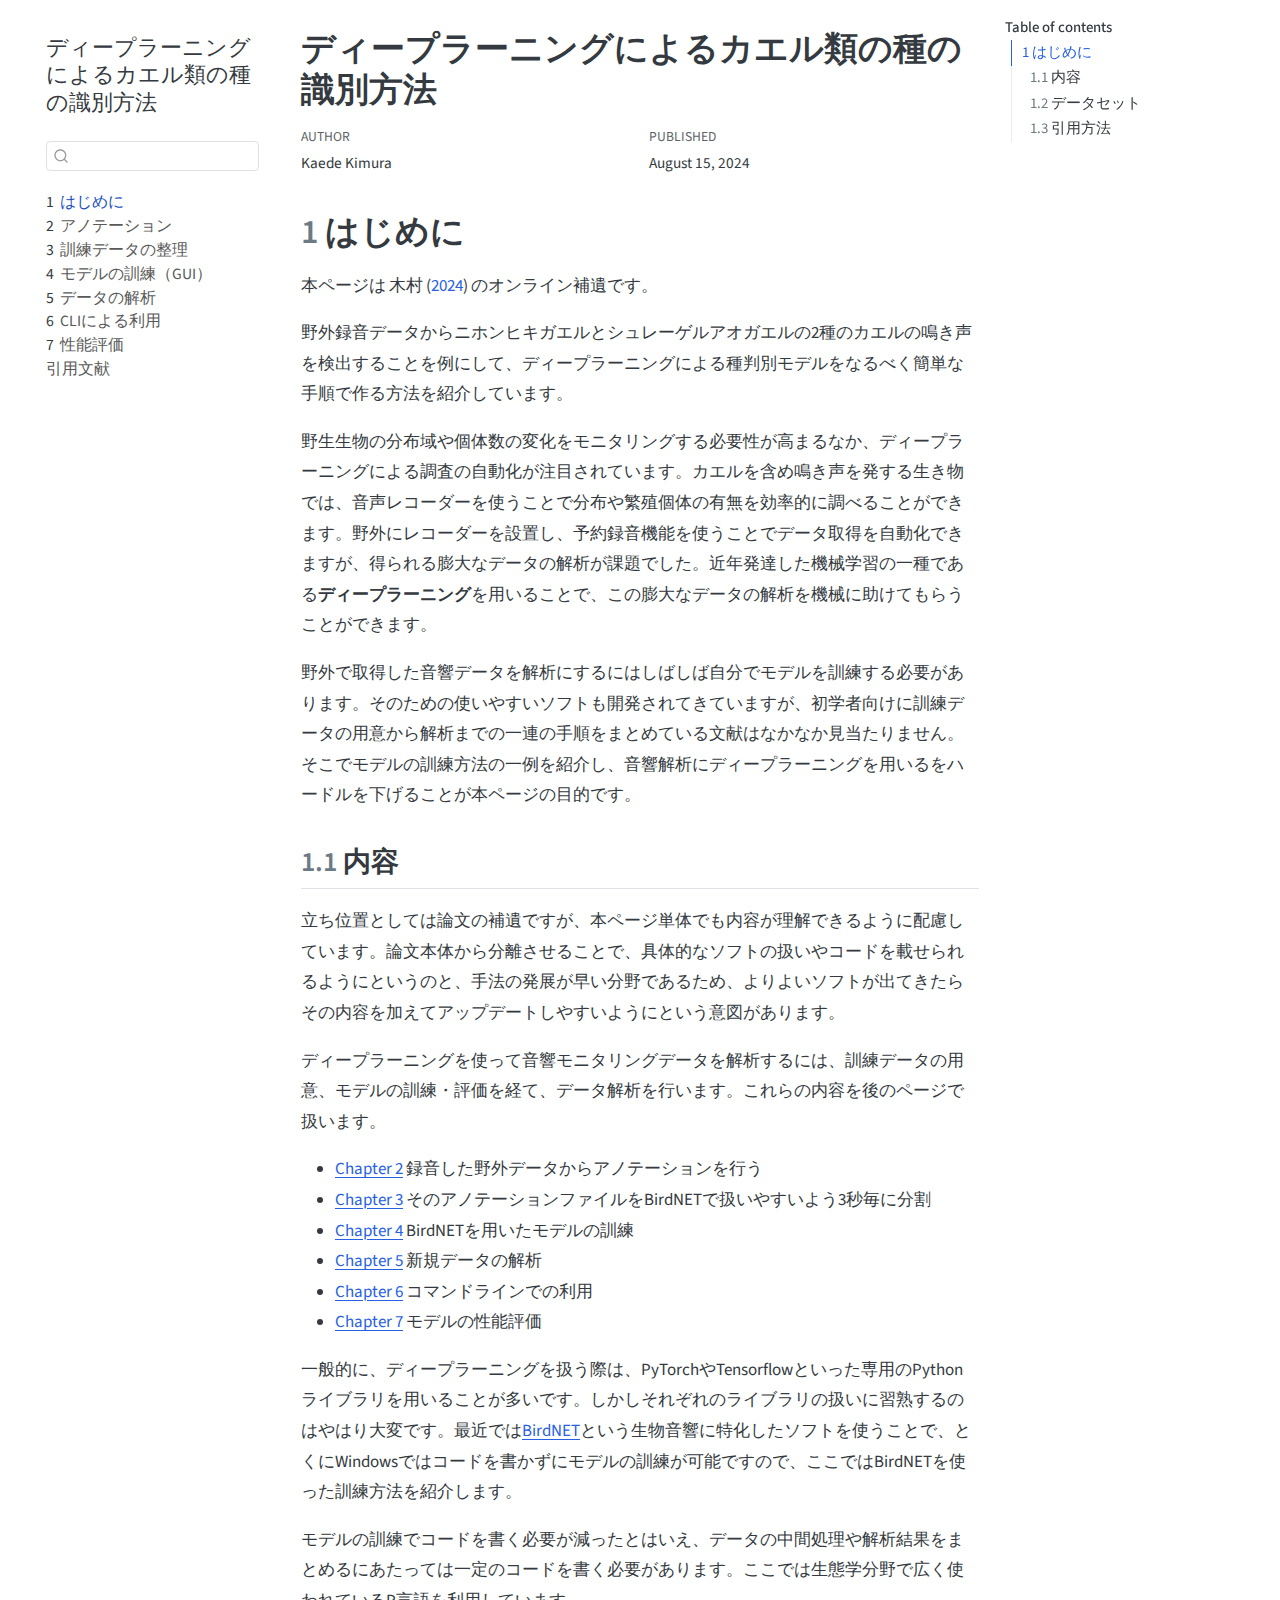
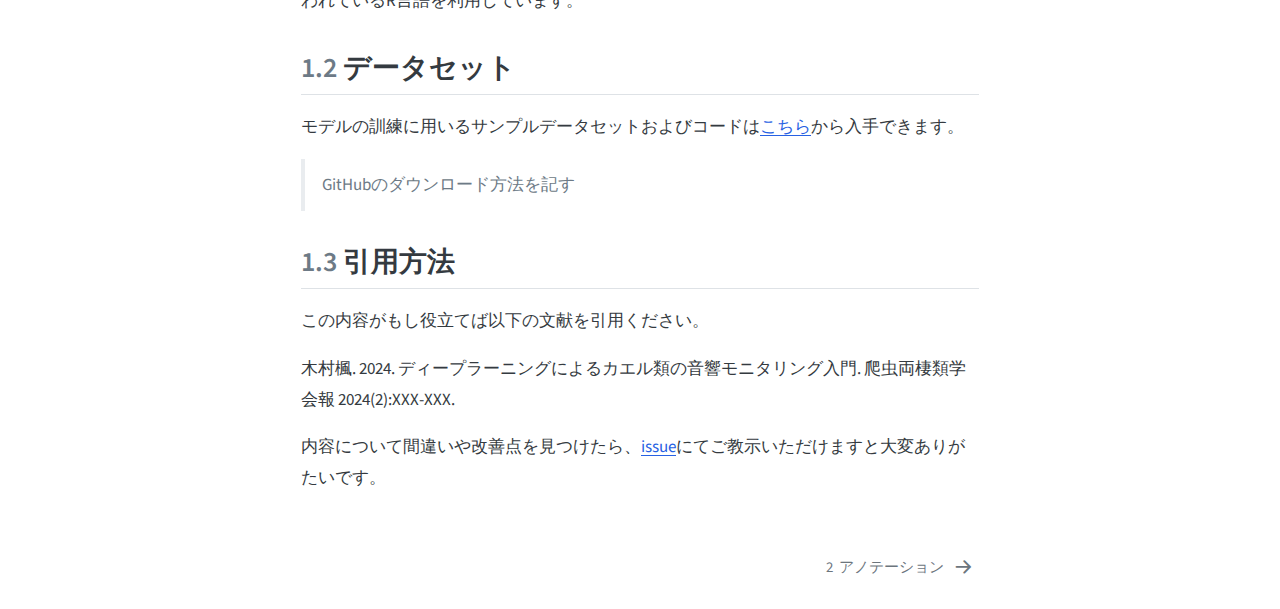
==== _book/index.html @ 8e6e4659 "Prepare all files (v1)" ====
<!DOCTYPE html>
<html xmlns="http://www.w3.org/1999/xhtml" lang="en" xml:lang="en"><head>

<meta charset="utf-8">
<meta name="generator" content="quarto-1.4.555">

<meta name="viewport" content="width=device-width, initial-scale=1.0, user-scalable=yes">

<meta name="author" content="Kaede Kimura">
<meta name="dcterms.date" content="2024-08-15">

<title>ディープラーニングによるカエル類の種の識別方法</title>
<style>
code{white-space: pre-wrap;}
span.smallcaps{font-variant: small-caps;}
div.columns{display: flex; gap: min(4vw, 1.5em);}
div.column{flex: auto; overflow-x: auto;}
div.hanging-indent{margin-left: 1.5em; text-indent: -1.5em;}
ul.task-list{list-style: none;}
ul.task-list li input[type="checkbox"] {
  width: 0.8em;
  margin: 0 0.8em 0.2em -1em; /* quarto-specific, see https://github.com/quarto-dev/quarto-cli/issues/4556 */ 
  vertical-align: middle;
}
/* CSS for citations */
div.csl-bib-body { }
div.csl-entry {
  clear: both;
  margin-bottom: 0em;
}
.hanging-indent div.csl-entry {
  margin-left:2em;
  text-indent:-2em;
}
div.csl-left-margin {
  min-width:2em;
  float:left;
}
div.csl-right-inline {
  margin-left:2em;
  padding-left:1em;
}
div.csl-indent {
  margin-left: 2em;
}</style>


<script src="site_libs/quarto-nav/quarto-nav.js"></script>
<script src="site_libs/quarto-nav/headroom.min.js"></script>
<script src="site_libs/clipboard/clipboard.min.js"></script>
<script src="site_libs/quarto-search/autocomplete.umd.js"></script>
<script src="site_libs/quarto-search/fuse.min.js"></script>
<script src="site_libs/quarto-search/quarto-search.js"></script>
<meta name="quarto:offset" content="./">
<link href="./annotation.html" rel="next">
<script src="site_libs/quarto-html/quarto.js"></script>
<script src="site_libs/quarto-html/popper.min.js"></script>
<script src="site_libs/quarto-html/tippy.umd.min.js"></script>
<script src="site_libs/quarto-html/anchor.min.js"></script>
<link href="site_libs/quarto-html/tippy.css" rel="stylesheet">
<link href="site_libs/quarto-html/quarto-syntax-highlighting.css" rel="stylesheet" id="quarto-text-highlighting-styles">
<script src="site_libs/bootstrap/bootstrap.min.js"></script>
<link href="site_libs/bootstrap/bootstrap-icons.css" rel="stylesheet">
<link href="site_libs/bootstrap/bootstrap.min.css" rel="stylesheet" id="quarto-bootstrap" data-mode="light">
<script id="quarto-search-options" type="application/json">{
  "location": "sidebar",
  "copy-button": false,
  "collapse-after": 3,
  "panel-placement": "start",
  "type": "textbox",
  "limit": 50,
  "keyboard-shortcut": [
    "f",
    "/",
    "s"
  ],
  "show-item-context": false,
  "language": {
    "search-no-results-text": "No results",
    "search-matching-documents-text": "matching documents",
    "search-copy-link-title": "Copy link to search",
    "search-hide-matches-text": "Hide additional matches",
    "search-more-match-text": "more match in this document",
    "search-more-matches-text": "more matches in this document",
    "search-clear-button-title": "Clear",
    "search-text-placeholder": "",
    "search-detached-cancel-button-title": "Cancel",
    "search-submit-button-title": "Submit",
    "search-label": "Search"
  }
}</script>


</head>

<body class="nav-sidebar floating">

<div id="quarto-search-results"></div>
  <header id="quarto-header" class="headroom fixed-top">
  <nav class="quarto-secondary-nav">
    <div class="container-fluid d-flex">
      <button type="button" class="quarto-btn-toggle btn" data-bs-toggle="collapse" data-bs-target=".quarto-sidebar-collapse-item" aria-controls="quarto-sidebar" aria-expanded="false" aria-label="Toggle sidebar navigation" onclick="if (window.quartoToggleHeadroom) { window.quartoToggleHeadroom(); }">
        <i class="bi bi-layout-text-sidebar-reverse"></i>
      </button>
        <nav class="quarto-page-breadcrumbs" aria-label="breadcrumb"><ol class="breadcrumb"><li class="breadcrumb-item"><a href="./index.html"><span class="chapter-number">1</span>&nbsp; <span class="chapter-title">はじめに</span></a></li></ol></nav>
        <a class="flex-grow-1" role="button" data-bs-toggle="collapse" data-bs-target=".quarto-sidebar-collapse-item" aria-controls="quarto-sidebar" aria-expanded="false" aria-label="Toggle sidebar navigation" onclick="if (window.quartoToggleHeadroom) { window.quartoToggleHeadroom(); }">      
        </a>
      <button type="button" class="btn quarto-search-button" aria-label="" onclick="window.quartoOpenSearch();">
        <i class="bi bi-search"></i>
      </button>
    </div>
  </nav>
</header>
<!-- content -->
<div id="quarto-content" class="quarto-container page-columns page-rows-contents page-layout-article">
<!-- sidebar -->
  <nav id="quarto-sidebar" class="sidebar collapse collapse-horizontal quarto-sidebar-collapse-item sidebar-navigation floating overflow-auto">
    <div class="pt-lg-2 mt-2 text-left sidebar-header">
    <div class="sidebar-title mb-0 py-0">
      <a href="./">ディープラーニングによるカエル類の種の識別方法</a> 
    </div>
      </div>
        <div class="mt-2 flex-shrink-0 align-items-center">
        <div class="sidebar-search">
        <div id="quarto-search" class="" title="Search"></div>
        </div>
        </div>
    <div class="sidebar-menu-container"> 
    <ul class="list-unstyled mt-1">
        <li class="sidebar-item">
  <div class="sidebar-item-container"> 
  <a href="./index.html" class="sidebar-item-text sidebar-link active">
 <span class="menu-text"><span class="chapter-number">1</span>&nbsp; <span class="chapter-title">はじめに</span></span></a>
  </div>
</li>
        <li class="sidebar-item">
  <div class="sidebar-item-container"> 
  <a href="./annotation.html" class="sidebar-item-text sidebar-link">
 <span class="menu-text"><span class="chapter-number">2</span>&nbsp; <span class="chapter-title">アノテーション</span></span></a>
  </div>
</li>
        <li class="sidebar-item">
  <div class="sidebar-item-container"> 
  <a href="./data_prep.html" class="sidebar-item-text sidebar-link">
 <span class="menu-text"><span class="chapter-number">3</span>&nbsp; <span class="chapter-title">訓練データの整理</span></span></a>
  </div>
</li>
        <li class="sidebar-item">
  <div class="sidebar-item-container"> 
  <a href="./train_gui.html" class="sidebar-item-text sidebar-link">
 <span class="menu-text"><span class="chapter-number">4</span>&nbsp; <span class="chapter-title">モデルの訓練（GUI）</span></span></a>
  </div>
</li>
        <li class="sidebar-item">
  <div class="sidebar-item-container"> 
  <a href="./inference.html" class="sidebar-item-text sidebar-link">
 <span class="menu-text"><span class="chapter-number">5</span>&nbsp; <span class="chapter-title">データの解析</span></span></a>
  </div>
</li>
        <li class="sidebar-item">
  <div class="sidebar-item-container"> 
  <a href="./use_cli.html" class="sidebar-item-text sidebar-link">
 <span class="menu-text"><span class="chapter-number">6</span>&nbsp; <span class="chapter-title">CLIによる利用</span></span></a>
  </div>
</li>
        <li class="sidebar-item">
  <div class="sidebar-item-container"> 
  <a href="./test.html" class="sidebar-item-text sidebar-link">
 <span class="menu-text"><span class="chapter-number">7</span>&nbsp; <span class="chapter-title">性能評価</span></span></a>
  </div>
</li>
        <li class="sidebar-item">
  <div class="sidebar-item-container"> 
  <a href="./references.html" class="sidebar-item-text sidebar-link">
 <span class="menu-text">引用文献</span></a>
  </div>
</li>
    </ul>
    </div>
</nav>
<div id="quarto-sidebar-glass" class="quarto-sidebar-collapse-item" data-bs-toggle="collapse" data-bs-target=".quarto-sidebar-collapse-item"></div>
<!-- margin-sidebar -->
    <div id="quarto-margin-sidebar" class="sidebar margin-sidebar">
        <nav id="TOC" role="doc-toc" class="toc-active">
    <h2 id="toc-title">Table of contents</h2>
   
  <ul>
  <li><a href="#はじめに" id="toc-はじめに" class="nav-link active" data-scroll-target="#はじめに"><span class="header-section-number">1</span> はじめに</a>
  <ul class="collapse">
  <li><a href="#sec-index-contents" id="toc-sec-index-contents" class="nav-link" data-scroll-target="#sec-index-contents"><span class="header-section-number">1.1</span> 内容</a></li>
  <li><a href="#sec-index-dataset" id="toc-sec-index-dataset" class="nav-link" data-scroll-target="#sec-index-dataset"><span class="header-section-number">1.2</span> データセット</a></li>
  <li><a href="#sec-index-reference" id="toc-sec-index-reference" class="nav-link" data-scroll-target="#sec-index-reference"><span class="header-section-number">1.3</span> 引用方法</a></li>
  </ul></li>
  </ul>
</nav>
    </div>
<!-- main -->
<main class="content" id="quarto-document-content">

<header id="title-block-header" class="quarto-title-block default">
<div class="quarto-title">
<h1 class="title">ディープラーニングによるカエル類の種の識別方法</h1>
</div>



<div class="quarto-title-meta">

    <div>
    <div class="quarto-title-meta-heading">Author</div>
    <div class="quarto-title-meta-contents">
             <p>Kaede Kimura </p>
          </div>
  </div>
    
    <div>
    <div class="quarto-title-meta-heading">Published</div>
    <div class="quarto-title-meta-contents">
      <p class="date">August 15, 2024</p>
    </div>
  </div>
  
    
  </div>
  


</header>


<section id="はじめに" class="level1" data-number="1">
<h1 data-number="1"><span class="header-section-number">1</span> はじめに</h1>
<p>本ページは <span class="citation" data-cites="Kimura2024-cv">木村 (<a href="references.html#ref-Kimura2024-cv" role="doc-biblioref">2024</a>)</span> のオンライン補遺です。</p>
<p>野外録音データからニホンヒキガエルとシュレーゲルアオガエルの2種のカエルの鳴き声を検出することを例にして、ディープラーニングによる種判別モデルをなるべく簡単な手順で作る方法を紹介しています。</p>
<p>野生生物の分布域や個体数の変化をモニタリングする必要性が高まるなか、ディープラーニングによる調査の自動化が注目されています。カエルを含め鳴き声を発する生き物では、音声レコーダーを使うことで分布や繁殖個体の有無を効率的に調べることができます。野外にレコーダーを設置し、予約録音機能を使うことでデータ取得を自動化できますが、得られる膨大なデータの解析が課題でした。近年発達した機械学習の一種である<strong>ディープラーニング</strong>を用いることで、この膨大なデータの解析を機械に助けてもらうことができます。</p>
<p>野外で取得した音響データを解析にするにはしばしば自分でモデルを訓練する必要があります。そのための使いやすいソフトも開発されてきていますが、初学者向けに訓練データの用意から解析までの一連の手順をまとめている文献はなかなか見当たりません。そこでモデルの訓練方法の一例を紹介し、音響解析にディープラーニングを用いるをハードルを下げることが本ページの目的です。</p>
<section id="sec-index-contents" class="level2" data-number="1.1">
<h2 data-number="1.1" class="anchored" data-anchor-id="sec-index-contents"><span class="header-section-number">1.1</span> 内容</h2>
<p>立ち位置としては論文の補遺ですが、本ページ単体でも内容が理解できるように配慮しています。論文本体から分離させることで、具体的なソフトの扱いやコードを載せられるようにというのと、手法の発展が早い分野であるため、よりよいソフトが出てきたらその内容を加えてアップデートしやすいようにという意図があります。</p>
<p>ディープラーニングを使って音響モニタリングデータを解析するには、訓練データの用意、モデルの訓練・評価を経て、データ解析を行います。これらの内容を後のページで扱います。</p>
<ul>
<li><a href="annotation.html" class="quarto-xref"><span>Chapter 2</span></a> 録音した野外データからアノテーションを行う</li>
<li><a href="data_prep.html" class="quarto-xref"><span>Chapter 3</span></a> そのアノテーションファイルをBirdNETで扱いやすいよう3秒毎に分割</li>
<li><a href="train_gui.html" class="quarto-xref"><span>Chapter 4</span></a> BirdNETを用いたモデルの訓練</li>
<li><a href="inference.html" class="quarto-xref"><span>Chapter 5</span></a> 新規データの解析</li>
<li><a href="use_cli.html" class="quarto-xref"><span>Chapter 6</span></a> コマンドラインでの利用</li>
<li><a href="test.html" class="quarto-xref"><span>Chapter 7</span></a> モデルの性能評価</li>
</ul>
<p>一般的に、ディープラーニングを扱う際は、PyTorchやTensorflowといった専用のPythonライブラリを用いることが多いです。しかしそれぞれのライブラリの扱いに習熟するのはやはり大変です。最近では<a href="https://github.com/kahst/BirdNET-Analyzer">BirdNET</a>という生物音響に特化したソフトを使うことで、とくにWindowsではコードを書かずにモデルの訓練が可能ですので、ここではBirdNETを使った訓練方法を紹介します。</p>
<p>モデルの訓練でコードを書く必要が減ったとはいえ、データの中間処理や解析結果をまとめるにあたっては一定のコードを書く必要があります。ここでは生態学分野で広く使われているR言語を利用しています。</p>
</section>
<section id="sec-index-dataset" class="level2" data-number="1.2">
<h2 data-number="1.2" class="anchored" data-anchor-id="sec-index-dataset"><span class="header-section-number">1.2</span> データセット</h2>
<p>モデルの訓練に用いるサンプルデータセットおよびコードは<a href="https://github.com/kaede-kmr/frog-DL-example">こちら</a>から入手できます。</p>
<blockquote class="blockquote">
<p>GitHubのダウンロード方法を記す</p>
</blockquote>
</section>
<section id="sec-index-reference" class="level2" data-number="1.3">
<h2 data-number="1.3" class="anchored" data-anchor-id="sec-index-reference"><span class="header-section-number">1.3</span> 引用方法</h2>
<p>この内容がもし役立てば以下の文献を引用ください。</p>
<p>木村楓. 2024. ディープラーニングによるカエル類の音響モニタリング入門. 爬虫両棲類学会報 2024(2):XXX-XXX.</p>
<p>内容について間違いや改善点を見つけたら、<a href="https://github.com/kaede-kmr/frog-DL-example/issues">issue</a>にてご教示いただけますと大変ありがたいです。</p>


<div id="refs" class="references csl-bib-body hanging-indent" data-entry-spacing="0" role="list" style="display: none">
<div id="ref-Kimura2024-cv" class="csl-entry" role="listitem">
木村楓. 2024. <span>“ディープラーニングによるカエル類の音響モニタリング入門.”</span> <em>爬虫両棲類学会報</em> 2024 (2).
</div>
</div>
</section>
</section>

</main> <!-- /main -->
<script id="quarto-html-after-body" type="application/javascript">
window.document.addEventListener("DOMContentLoaded", function (event) {
  const toggleBodyColorMode = (bsSheetEl) => {
    const mode = bsSheetEl.getAttribute("data-mode");
    const bodyEl = window.document.querySelector("body");
    if (mode === "dark") {
      bodyEl.classList.add("quarto-dark");
      bodyEl.classList.remove("quarto-light");
    } else {
      bodyEl.classList.add("quarto-light");
      bodyEl.classList.remove("quarto-dark");
    }
  }
  const toggleBodyColorPrimary = () => {
    const bsSheetEl = window.document.querySelector("link#quarto-bootstrap");
    if (bsSheetEl) {
      toggleBodyColorMode(bsSheetEl);
    }
  }
  toggleBodyColorPrimary();  
  const icon = "";
  const anchorJS = new window.AnchorJS();
  anchorJS.options = {
    placement: 'right',
    icon: icon
  };
  anchorJS.add('.anchored');
  const isCodeAnnotation = (el) => {
    for (const clz of el.classList) {
      if (clz.startsWith('code-annotation-')) {                     
        return true;
      }
    }
    return false;
  }
  const clipboard = new window.ClipboardJS('.code-copy-button', {
    text: function(trigger) {
      const codeEl = trigger.previousElementSibling.cloneNode(true);
      for (const childEl of codeEl.children) {
        if (isCodeAnnotation(childEl)) {
          childEl.remove();
        }
      }
      return codeEl.innerText;
    }
  });
  clipboard.on('success', function(e) {
    // button target
    const button = e.trigger;
    // don't keep focus
    button.blur();
    // flash "checked"
    button.classList.add('code-copy-button-checked');
    var currentTitle = button.getAttribute("title");
    button.setAttribute("title", "Copied!");
    let tooltip;
    if (window.bootstrap) {
      button.setAttribute("data-bs-toggle", "tooltip");
      button.setAttribute("data-bs-placement", "left");
      button.setAttribute("data-bs-title", "Copied!");
      tooltip = new bootstrap.Tooltip(button, 
        { trigger: "manual", 
          customClass: "code-copy-button-tooltip",
          offset: [0, -8]});
      tooltip.show();    
    }
    setTimeout(function() {
      if (tooltip) {
        tooltip.hide();
        button.removeAttribute("data-bs-title");
        button.removeAttribute("data-bs-toggle");
        button.removeAttribute("data-bs-placement");
      }
      button.setAttribute("title", currentTitle);
      button.classList.remove('code-copy-button-checked');
    }, 1000);
    // clear code selection
    e.clearSelection();
  });
    var localhostRegex = new RegExp(/^(?:http|https):\/\/localhost\:?[0-9]*\//);
    var mailtoRegex = new RegExp(/^mailto:/);
      var filterRegex = new RegExp('/' + window.location.host + '/');
    var isInternal = (href) => {
        return filterRegex.test(href) || localhostRegex.test(href) || mailtoRegex.test(href);
    }
    // Inspect non-navigation links and adorn them if external
 	var links = window.document.querySelectorAll('a[href]:not(.nav-link):not(.navbar-brand):not(.toc-action):not(.sidebar-link):not(.sidebar-item-toggle):not(.pagination-link):not(.no-external):not([aria-hidden]):not(.dropdown-item):not(.quarto-navigation-tool)');
    for (var i=0; i<links.length; i++) {
      const link = links[i];
      if (!isInternal(link.href)) {
        // undo the damage that might have been done by quarto-nav.js in the case of
        // links that we want to consider external
        if (link.dataset.originalHref !== undefined) {
          link.href = link.dataset.originalHref;
        }
      }
    }
  function tippyHover(el, contentFn, onTriggerFn, onUntriggerFn) {
    const config = {
      allowHTML: true,
      maxWidth: 500,
      delay: 100,
      arrow: false,
      appendTo: function(el) {
          return el.parentElement;
      },
      interactive: true,
      interactiveBorder: 10,
      theme: 'quarto',
      placement: 'bottom-start',
    };
    if (contentFn) {
      config.content = contentFn;
    }
    if (onTriggerFn) {
      config.onTrigger = onTriggerFn;
    }
    if (onUntriggerFn) {
      config.onUntrigger = onUntriggerFn;
    }
    window.tippy(el, config); 
  }
  const noterefs = window.document.querySelectorAll('a[role="doc-noteref"]');
  for (var i=0; i<noterefs.length; i++) {
    const ref = noterefs[i];
    tippyHover(ref, function() {
      // use id or data attribute instead here
      let href = ref.getAttribute('data-footnote-href') || ref.getAttribute('href');
      try { href = new URL(href).hash; } catch {}
      const id = href.replace(/^#\/?/, "");
      const note = window.document.getElementById(id);
      if (note) {
        return note.innerHTML;
      } else {
        return "";
      }
    });
  }
  const xrefs = window.document.querySelectorAll('a.quarto-xref');
  const processXRef = (id, note) => {
    // Strip column container classes
    const stripColumnClz = (el) => {
      el.classList.remove("page-full", "page-columns");
      if (el.children) {
        for (const child of el.children) {
          stripColumnClz(child);
        }
      }
    }
    stripColumnClz(note)
    if (id === null || id.startsWith('sec-')) {
      // Special case sections, only their first couple elements
      const container = document.createElement("div");
      if (note.children && note.children.length > 2) {
        container.appendChild(note.children[0].cloneNode(true));
        for (let i = 1; i < note.children.length; i++) {
          const child = note.children[i];
          if (child.tagName === "P" && child.innerText === "") {
            continue;
          } else {
            container.appendChild(child.cloneNode(true));
            break;
          }
        }
        if (window.Quarto?.typesetMath) {
          window.Quarto.typesetMath(container);
        }
        return container.innerHTML
      } else {
        if (window.Quarto?.typesetMath) {
          window.Quarto.typesetMath(note);
        }
        return note.innerHTML;
      }
    } else {
      // Remove any anchor links if they are present
      const anchorLink = note.querySelector('a.anchorjs-link');
      if (anchorLink) {
        anchorLink.remove();
      }
      if (window.Quarto?.typesetMath) {
        window.Quarto.typesetMath(note);
      }
      // TODO in 1.5, we should make sure this works without a callout special case
      if (note.classList.contains("callout")) {
        return note.outerHTML;
      } else {
        return note.innerHTML;
      }
    }
  }
  for (var i=0; i<xrefs.length; i++) {
    const xref = xrefs[i];
    tippyHover(xref, undefined, function(instance) {
      instance.disable();
      let url = xref.getAttribute('href');
      let hash = undefined; 
      if (url.startsWith('#')) {
        hash = url;
      } else {
        try { hash = new URL(url).hash; } catch {}
      }
      if (hash) {
        const id = hash.replace(/^#\/?/, "");
        const note = window.document.getElementById(id);
        if (note !== null) {
          try {
            const html = processXRef(id, note.cloneNode(true));
            instance.setContent(html);
          } finally {
            instance.enable();
            instance.show();
          }
        } else {
          // See if we can fetch this
          fetch(url.split('#')[0])
          .then(res => res.text())
          .then(html => {
            const parser = new DOMParser();
            const htmlDoc = parser.parseFromString(html, "text/html");
            const note = htmlDoc.getElementById(id);
            if (note !== null) {
              const html = processXRef(id, note);
              instance.setContent(html);
            } 
          }).finally(() => {
            instance.enable();
            instance.show();
          });
        }
      } else {
        // See if we can fetch a full url (with no hash to target)
        // This is a special case and we should probably do some content thinning / targeting
        fetch(url)
        .then(res => res.text())
        .then(html => {
          const parser = new DOMParser();
          const htmlDoc = parser.parseFromString(html, "text/html");
          const note = htmlDoc.querySelector('main.content');
          if (note !== null) {
            // This should only happen for chapter cross references
            // (since there is no id in the URL)
            // remove the first header
            if (note.children.length > 0 && note.children[0].tagName === "HEADER") {
              note.children[0].remove();
            }
            const html = processXRef(null, note);
            instance.setContent(html);
          } 
        }).finally(() => {
          instance.enable();
          instance.show();
        });
      }
    }, function(instance) {
    });
  }
      let selectedAnnoteEl;
      const selectorForAnnotation = ( cell, annotation) => {
        let cellAttr = 'data-code-cell="' + cell + '"';
        let lineAttr = 'data-code-annotation="' +  annotation + '"';
        const selector = 'span[' + cellAttr + '][' + lineAttr + ']';
        return selector;
      }
      const selectCodeLines = (annoteEl) => {
        const doc = window.document;
        const targetCell = annoteEl.getAttribute("data-target-cell");
        const targetAnnotation = annoteEl.getAttribute("data-target-annotation");
        const annoteSpan = window.document.querySelector(selectorForAnnotation(targetCell, targetAnnotation));
        const lines = annoteSpan.getAttribute("data-code-lines").split(",");
        const lineIds = lines.map((line) => {
          return targetCell + "-" + line;
        })
        let top = null;
        let height = null;
        let parent = null;
        if (lineIds.length > 0) {
            //compute the position of the single el (top and bottom and make a div)
            const el = window.document.getElementById(lineIds[0]);
            top = el.offsetTop;
            height = el.offsetHeight;
            parent = el.parentElement.parentElement;
          if (lineIds.length > 1) {
            const lastEl = window.document.getElementById(lineIds[lineIds.length - 1]);
            const bottom = lastEl.offsetTop + lastEl.offsetHeight;
            height = bottom - top;
          }
          if (top !== null && height !== null && parent !== null) {
            // cook up a div (if necessary) and position it 
            let div = window.document.getElementById("code-annotation-line-highlight");
            if (div === null) {
              div = window.document.createElement("div");
              div.setAttribute("id", "code-annotation-line-highlight");
              div.style.position = 'absolute';
              parent.appendChild(div);
            }
            div.style.top = top - 2 + "px";
            div.style.height = height + 4 + "px";
            div.style.left = 0;
            let gutterDiv = window.document.getElementById("code-annotation-line-highlight-gutter");
            if (gutterDiv === null) {
              gutterDiv = window.document.createElement("div");
              gutterDiv.setAttribute("id", "code-annotation-line-highlight-gutter");
              gutterDiv.style.position = 'absolute';
              const codeCell = window.document.getElementById(targetCell);
              const gutter = codeCell.querySelector('.code-annotation-gutter');
              gutter.appendChild(gutterDiv);
            }
            gutterDiv.style.top = top - 2 + "px";
            gutterDiv.style.height = height + 4 + "px";
          }
          selectedAnnoteEl = annoteEl;
        }
      };
      const unselectCodeLines = () => {
        const elementsIds = ["code-annotation-line-highlight", "code-annotation-line-highlight-gutter"];
        elementsIds.forEach((elId) => {
          const div = window.document.getElementById(elId);
          if (div) {
            div.remove();
          }
        });
        selectedAnnoteEl = undefined;
      };
        // Handle positioning of the toggle
    window.addEventListener(
      "resize",
      throttle(() => {
        elRect = undefined;
        if (selectedAnnoteEl) {
          selectCodeLines(selectedAnnoteEl);
        }
      }, 10)
    );
    function throttle(fn, ms) {
    let throttle = false;
    let timer;
      return (...args) => {
        if(!throttle) { // first call gets through
            fn.apply(this, args);
            throttle = true;
        } else { // all the others get throttled
            if(timer) clearTimeout(timer); // cancel #2
            timer = setTimeout(() => {
              fn.apply(this, args);
              timer = throttle = false;
            }, ms);
        }
      };
    }
      // Attach click handler to the DT
      const annoteDls = window.document.querySelectorAll('dt[data-target-cell]');
      for (const annoteDlNode of annoteDls) {
        annoteDlNode.addEventListener('click', (event) => {
          const clickedEl = event.target;
          if (clickedEl !== selectedAnnoteEl) {
            unselectCodeLines();
            const activeEl = window.document.querySelector('dt[data-target-cell].code-annotation-active');
            if (activeEl) {
              activeEl.classList.remove('code-annotation-active');
            }
            selectCodeLines(clickedEl);
            clickedEl.classList.add('code-annotation-active');
          } else {
            // Unselect the line
            unselectCodeLines();
            clickedEl.classList.remove('code-annotation-active');
          }
        });
      }
  const findCites = (el) => {
    const parentEl = el.parentElement;
    if (parentEl) {
      const cites = parentEl.dataset.cites;
      if (cites) {
        return {
          el,
          cites: cites.split(' ')
        };
      } else {
        return findCites(el.parentElement)
      }
    } else {
      return undefined;
    }
  };
  var bibliorefs = window.document.querySelectorAll('a[role="doc-biblioref"]');
  for (var i=0; i<bibliorefs.length; i++) {
    const ref = bibliorefs[i];
    const citeInfo = findCites(ref);
    if (citeInfo) {
      tippyHover(citeInfo.el, function() {
        var popup = window.document.createElement('div');
        citeInfo.cites.forEach(function(cite) {
          var citeDiv = window.document.createElement('div');
          citeDiv.classList.add('hanging-indent');
          citeDiv.classList.add('csl-entry');
          var biblioDiv = window.document.getElementById('ref-' + cite);
          if (biblioDiv) {
            citeDiv.innerHTML = biblioDiv.innerHTML;
          }
          popup.appendChild(citeDiv);
        });
        return popup.innerHTML;
      });
    }
  }
});
</script>
<nav class="page-navigation">
  <div class="nav-page nav-page-previous">
  </div>
  <div class="nav-page nav-page-next">
      <a href="./annotation.html" class="pagination-link" aria-label="アノテーション">
        <span class="nav-page-text"><span class="chapter-number">2</span>&nbsp; <span class="chapter-title">アノテーション</span></span> <i class="bi bi-arrow-right-short"></i>
      </a>
  </div>
</nav>
</div> <!-- /content -->




</body></html>
---- _book/site_libs/quarto-html/tippy.css ----
.tippy-box[data-animation=fade][data-state=hidden]{opacity:0}[data-tippy-root]{max-width:calc(100vw - 10px)}.tippy-box{position:relative;background-color:#333;color:#fff;border-radius:4px;font-size:14px;line-height:1.4;white-space:normal;outline:0;transition-property:transform,visibility,opacity}.tippy-box[data-placement^=top]>.tippy-arrow{bottom:0}.tippy-box[data-placement^=top]>.tippy-arrow:before{bottom:-7px;left:0;border-width:8px 8px 0;border-top-color:initial;transform-origin:center top}.tippy-box[data-placement^=bottom]>.tippy-arrow{top:0}.tippy-box[data-placement^=bottom]>.tippy-arrow:before{top:-7px;left:0;border-width:0 8px 8px;border-bottom-color:initial;transform-origin:center bottom}.tippy-box[data-placement^=left]>.tippy-arrow{right:0}.tippy-box[data-placement^=left]>.tippy-arrow:before{border-width:8px 0 8px 8px;border-left-color:initial;right:-7px;transform-origin:center left}.tippy-box[data-placement^=right]>.tippy-arrow{left:0}.tippy-box[data-placement^=right]>.tippy-arrow:before{left:-7px;border-width:8px 8px 8px 0;border-right-color:initial;transform-origin:center right}.tippy-box[data-inertia][data-state=visible]{transition-timing-function:cubic-bezier(.54,1.5,.38,1.11)}.tippy-arrow{width:16px;height:16px;color:#333}.tippy-arrow:before{content:"";position:absolute;border-color:transparent;border-style:solid}.tippy-content{position:relative;padding:5px 9px;z-index:1}
---- _book/site_libs/quarto-html/quarto-syntax-highlighting.css ----
/* quarto syntax highlight colors */
:root {
  --quarto-hl-ot-color: #003B4F;
  --quarto-hl-at-color: #657422;
  --quarto-hl-ss-color: #20794D;
  --quarto-hl-an-color: #5E5E5E;
  --quarto-hl-fu-color: #4758AB;
  --quarto-hl-st-color: #20794D;
  --quarto-hl-cf-color: #003B4F;
  --quarto-hl-op-color: #5E5E5E;
  --quarto-hl-er-color: #AD0000;
  --quarto-hl-bn-color: #AD0000;
  --quarto-hl-al-color: #AD0000;
  --quarto-hl-va-color: #111111;
  --quarto-hl-bu-color: inherit;
  --quarto-hl-ex-color: inherit;
  --quarto-hl-pp-color: #AD0000;
  --quarto-hl-in-color: #5E5E5E;
  --quarto-hl-vs-color: #20794D;
  --quarto-hl-wa-color: #5E5E5E;
  --quarto-hl-do-color: #5E5E5E;
  --quarto-hl-im-color: #00769E;
  --quarto-hl-ch-color: #20794D;
  --quarto-hl-dt-color: #AD0000;
  --quarto-hl-fl-color: #AD0000;
  --quarto-hl-co-color: #5E5E5E;
  --quarto-hl-cv-color: #5E5E5E;
  --quarto-hl-cn-color: #8f5902;
  --quarto-hl-sc-color: #5E5E5E;
  --quarto-hl-dv-color: #AD0000;
  --quarto-hl-kw-color: #003B4F;
}

/* other quarto variables */
:root {
  --quarto-font-monospace: SFMono-Regular, Menlo, Monaco, Consolas, "Liberation Mono", "Courier New", monospace;
}

pre > code.sourceCode > span {
  color: #003B4F;
}

code span {
  color: #003B4F;
}

code.sourceCode > span {
  color: #003B4F;
}

div.sourceCode,
div.sourceCode pre.sourceCode {
  color: #003B4F;
}

code span.ot {
  color: #003B4F;
  font-style: inherit;
}

code span.at {
  color: #657422;
  font-style: inherit;
}

code span.ss {
  color: #20794D;
  font-style: inherit;
}

code span.an {
  color: #5E5E5E;
  font-style: inherit;
}

code span.fu {
  color: #4758AB;
  font-style: inherit;
}

code span.st {
  color: #20794D;
  font-style: inherit;
}

code span.cf {
  color: #003B4F;
  font-style: inherit;
}

code span.op {
  color: #5E5E5E;
  font-style: inherit;
}

code span.er {
  color: #AD0000;
  font-style: inherit;
}

code span.bn {
  color: #AD0000;
  font-style: inherit;
}

code span.al {
  color: #AD0000;
  font-style: inherit;
}

code span.va {
  color: #111111;
  font-style: inherit;
}

code span.bu {
  font-style: inherit;
}

code span.ex {
  font-style: inherit;
}

code span.pp {
  color: #AD0000;
  font-style: inherit;
}

code span.in {
  color: #5E5E5E;
  font-style: inherit;
}

code span.vs {
  color: #20794D;
  font-style: inherit;
}

code span.wa {
  color: #5E5E5E;
  font-style: italic;
}

code span.do {
  color: #5E5E5E;
  font-style: italic;
}

code span.im {
  color: #00769E;
  font-style: inherit;
}

code span.ch {
  color: #20794D;
  font-style: inherit;
}

code span.dt {
  color: #AD0000;
  font-style: inherit;
}

code span.fl {
  color: #AD0000;
  font-style: inherit;
}

code span.co {
  color: #5E5E5E;
  font-style: inherit;
}

code span.cv {
  color: #5E5E5E;
  font-style: italic;
}

code span.cn {
  color: #8f5902;
  font-style: inherit;
}

code span.sc {
  color: #5E5E5E;
  font-style: inherit;
}

code span.dv {
  color: #AD0000;
  font-style: inherit;
}

code span.kw {
  color: #003B4F;
  font-style: inherit;
}

.prevent-inlining {
  content: "</";
}

/*# sourceMappingURL=debc5d5d77c3f9108843748ff7464032.css.map */
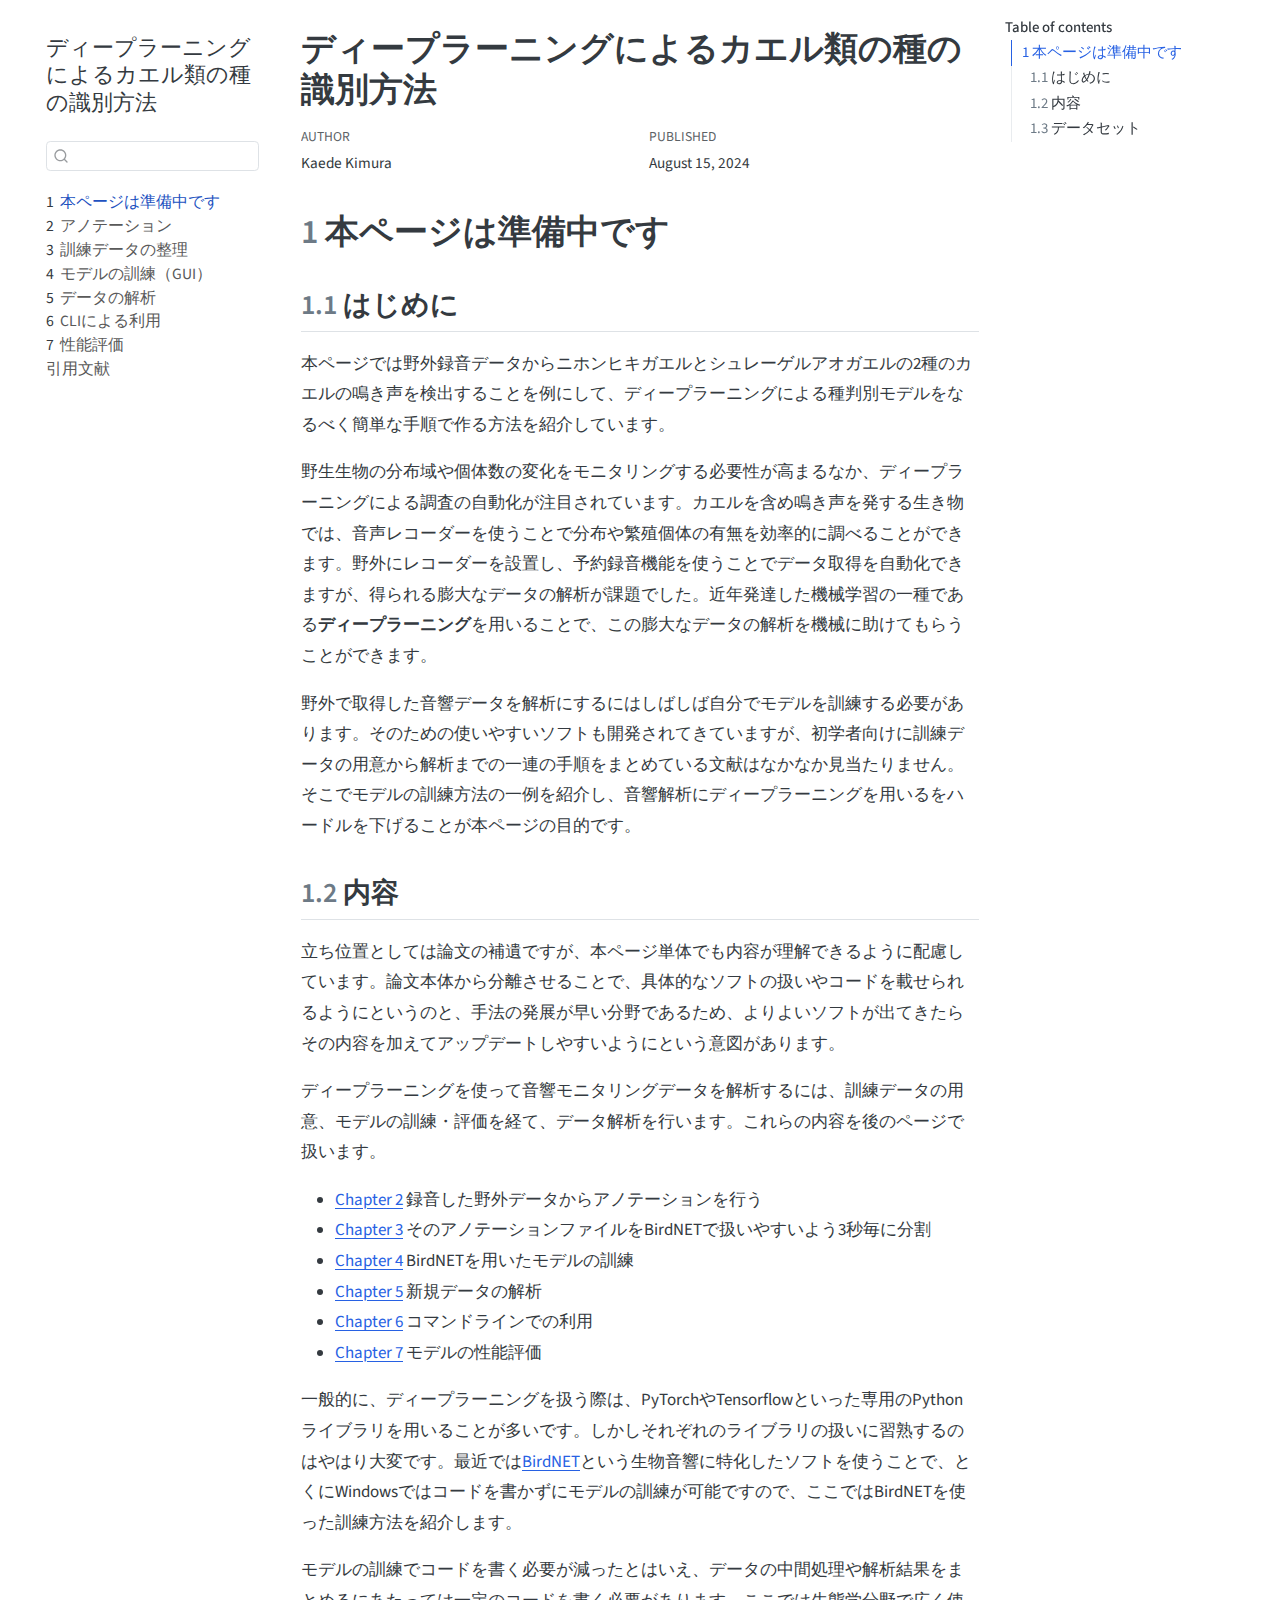
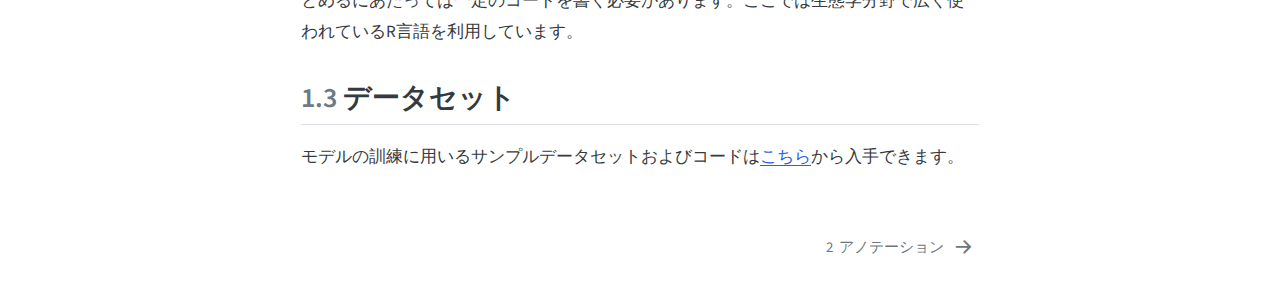
==== commit 689624ab: "Update for public version" ====
--- a/_book/index.html
+++ b/_book/index.html
@@ -22,27 +22,7 @@
   margin: 0 0.8em 0.2em -1em; /* quarto-specific, see https://github.com/quarto-dev/quarto-cli/issues/4556 */ 
   vertical-align: middle;
 }
-/* CSS for citations */
-div.csl-bib-body { }
-div.csl-entry {
-  clear: both;
-  margin-bottom: 0em;
-}
-.hanging-indent div.csl-entry {
-  margin-left:2em;
-  text-indent:-2em;
-}
-div.csl-left-margin {
-  min-width:2em;
-  float:left;
-}
-div.csl-right-inline {
-  margin-left:2em;
-  padding-left:1em;
-}
-div.csl-indent {
-  margin-left: 2em;
-}</style>
+</style>
 
 
 <script src="site_libs/quarto-nav/quarto-nav.js"></script>
@@ -102,7 +82,7 @@
       <button type="button" class="quarto-btn-toggle btn" data-bs-toggle="collapse" data-bs-target=".quarto-sidebar-collapse-item" aria-controls="quarto-sidebar" aria-expanded="false" aria-label="Toggle sidebar navigation" onclick="if (window.quartoToggleHeadroom) { window.quartoToggleHeadroom(); }">
         <i class="bi bi-layout-text-sidebar-reverse"></i>
       </button>
-        <nav class="quarto-page-breadcrumbs" aria-label="breadcrumb"><ol class="breadcrumb"><li class="breadcrumb-item"><a href="./index.html"><span class="chapter-number">1</span>&nbsp; <span class="chapter-title">はじめに</span></a></li></ol></nav>
+        <nav class="quarto-page-breadcrumbs" aria-label="breadcrumb"><ol class="breadcrumb"><li class="breadcrumb-item"><a href="./index.html"><span class="chapter-number">1</span>&nbsp; <span class="chapter-title">本ページは準備中です</span></a></li></ol></nav>
         <a class="flex-grow-1" role="button" data-bs-toggle="collapse" data-bs-target=".quarto-sidebar-collapse-item" aria-controls="quarto-sidebar" aria-expanded="false" aria-label="Toggle sidebar navigation" onclick="if (window.quartoToggleHeadroom) { window.quartoToggleHeadroom(); }">      
         </a>
       <button type="button" class="btn quarto-search-button" aria-label="" onclick="window.quartoOpenSearch();">
@@ -130,7 +110,7 @@
         <li class="sidebar-item">
   <div class="sidebar-item-container"> 
   <a href="./index.html" class="sidebar-item-text sidebar-link active">
- <span class="menu-text"><span class="chapter-number">1</span>&nbsp; <span class="chapter-title">はじめに</span></span></a>
+ <span class="menu-text"><span class="chapter-number">1</span>&nbsp; <span class="chapter-title">本ページは準備中です</span></span></a>
   </div>
 </li>
         <li class="sidebar-item">
@@ -185,11 +165,11 @@
     <h2 id="toc-title">Table of contents</h2>
    
   <ul>
-  <li><a href="#はじめに" id="toc-はじめに" class="nav-link active" data-scroll-target="#はじめに"><span class="header-section-number">1</span> はじめに</a>
+  <li><a href="#本ページは準備中です" id="toc-本ページは準備中です" class="nav-link active" data-scroll-target="#本ページは準備中です"><span class="header-section-number">1</span> 本ページは準備中です</a>
   <ul class="collapse">
-  <li><a href="#sec-index-contents" id="toc-sec-index-contents" class="nav-link" data-scroll-target="#sec-index-contents"><span class="header-section-number">1.1</span> 内容</a></li>
-  <li><a href="#sec-index-dataset" id="toc-sec-index-dataset" class="nav-link" data-scroll-target="#sec-index-dataset"><span class="header-section-number">1.2</span> データセット</a></li>
-  <li><a href="#sec-index-reference" id="toc-sec-index-reference" class="nav-link" data-scroll-target="#sec-index-reference"><span class="header-section-number">1.3</span> 引用方法</a></li>
+  <li><a href="#はじめに" id="toc-はじめに" class="nav-link" data-scroll-target="#はじめに"><span class="header-section-number">1.1</span> はじめに</a></li>
+  <li><a href="#sec-index-contents" id="toc-sec-index-contents" class="nav-link" data-scroll-target="#sec-index-contents"><span class="header-section-number">1.2</span> 内容</a></li>
+  <li><a href="#sec-index-dataset" id="toc-sec-index-dataset" class="nav-link" data-scroll-target="#sec-index-dataset"><span class="header-section-number">1.3</span> データセット</a></li>
   </ul></li>
   </ul>
 </nav>
@@ -228,14 +208,16 @@
 </header>
 
 
-<section id="はじめに" class="level1" data-number="1">
-<h1 data-number="1"><span class="header-section-number">1</span> はじめに</h1>
-<p>本ページは <span class="citation" data-cites="Kimura2024-cv">木村 (<a href="references.html#ref-Kimura2024-cv" role="doc-biblioref">2024</a>)</span> のオンライン補遺です。</p>
-<p>野外録音データからニホンヒキガエルとシュレーゲルアオガエルの2種のカエルの鳴き声を検出することを例にして、ディープラーニングによる種判別モデルをなるべく簡単な手順で作る方法を紹介しています。</p>
+<section id="本ページは準備中です" class="level1" data-number="1">
+<h1 data-number="1"><span class="header-section-number">1</span> 本ページは準備中です</h1>
+<section id="はじめに" class="level2" data-number="1.1">
+<h2 data-number="1.1" class="anchored" data-anchor-id="はじめに"><span class="header-section-number">1.1</span> はじめに</h2>
+<p>本ページでは野外録音データからニホンヒキガエルとシュレーゲルアオガエルの2種のカエルの鳴き声を検出することを例にして、ディープラーニングによる種判別モデルをなるべく簡単な手順で作る方法を紹介しています。</p>
 <p>野生生物の分布域や個体数の変化をモニタリングする必要性が高まるなか、ディープラーニングによる調査の自動化が注目されています。カエルを含め鳴き声を発する生き物では、音声レコーダーを使うことで分布や繁殖個体の有無を効率的に調べることができます。野外にレコーダーを設置し、予約録音機能を使うことでデータ取得を自動化できますが、得られる膨大なデータの解析が課題でした。近年発達した機械学習の一種である<strong>ディープラーニング</strong>を用いることで、この膨大なデータの解析を機械に助けてもらうことができます。</p>
 <p>野外で取得した音響データを解析にするにはしばしば自分でモデルを訓練する必要があります。そのための使いやすいソフトも開発されてきていますが、初学者向けに訓練データの用意から解析までの一連の手順をまとめている文献はなかなか見当たりません。そこでモデルの訓練方法の一例を紹介し、音響解析にディープラーニングを用いるをハードルを下げることが本ページの目的です。</p>
-<section id="sec-index-contents" class="level2" data-number="1.1">
-<h2 data-number="1.1" class="anchored" data-anchor-id="sec-index-contents"><span class="header-section-number">1.1</span> 内容</h2>
+</section>
+<section id="sec-index-contents" class="level2" data-number="1.2">
+<h2 data-number="1.2" class="anchored" data-anchor-id="sec-index-contents"><span class="header-section-number">1.2</span> 内容</h2>
 <p>立ち位置としては論文の補遺ですが、本ページ単体でも内容が理解できるように配慮しています。論文本体から分離させることで、具体的なソフトの扱いやコードを載せられるようにというのと、手法の発展が早い分野であるため、よりよいソフトが出てきたらその内容を加えてアップデートしやすいようにという意図があります。</p>
 <p>ディープラーニングを使って音響モニタリングデータを解析するには、訓練データの用意、モデルの訓練・評価を経て、データ解析を行います。これらの内容を後のページで扱います。</p>
 <ul>
@@ -249,25 +231,22 @@
 <p>一般的に、ディープラーニングを扱う際は、PyTorchやTensorflowといった専用のPythonライブラリを用いることが多いです。しかしそれぞれのライブラリの扱いに習熟するのはやはり大変です。最近では<a href="https://github.com/kahst/BirdNET-Analyzer">BirdNET</a>という生物音響に特化したソフトを使うことで、とくにWindowsではコードを書かずにモデルの訓練が可能ですので、ここではBirdNETを使った訓練方法を紹介します。</p>
 <p>モデルの訓練でコードを書く必要が減ったとはいえ、データの中間処理や解析結果をまとめるにあたっては一定のコードを書く必要があります。ここでは生態学分野で広く使われているR言語を利用しています。</p>
 </section>
-<section id="sec-index-dataset" class="level2" data-number="1.2">
-<h2 data-number="1.2" class="anchored" data-anchor-id="sec-index-dataset"><span class="header-section-number">1.2</span> データセット</h2>
+<section id="sec-index-dataset" class="level2" data-number="1.3">
+<h2 data-number="1.3" class="anchored" data-anchor-id="sec-index-dataset"><span class="header-section-number">1.3</span> データセット</h2>
 <p>モデルの訓練に用いるサンプルデータセットおよびコードは<a href="https://github.com/kaede-kmr/frog-DL-example">こちら</a>から入手できます。</p>
-<blockquote class="blockquote">
-<p>GitHubのダウンロード方法を記す</p>
-</blockquote>
-</section>
-<section id="sec-index-reference" class="level2" data-number="1.3">
-<h2 data-number="1.3" class="anchored" data-anchor-id="sec-index-reference"><span class="header-section-number">1.3</span> 引用方法</h2>
-<p>この内容がもし役立てば以下の文献を引用ください。</p>
-<p>木村楓. 2024. ディープラーニングによるカエル類の音響モニタリング入門. 爬虫両棲類学会報 2024(2):XXX-XXX.</p>
-<p>内容について間違いや改善点を見つけたら、<a href="https://github.com/kaede-kmr/frog-DL-example/issues">issue</a>にてご教示いただけますと大変ありがたいです。</p>
-
-
-<div id="refs" class="references csl-bib-body hanging-indent" data-entry-spacing="0" role="list" style="display: none">
-<div id="ref-Kimura2024-cv" class="csl-entry" role="listitem">
-木村楓. 2024. <span>“ディープラーニングによるカエル類の音響モニタリング入門.”</span> <em>爬虫両棲類学会報</em> 2024 (2).
-</div>
-</div>
+<!--
+> GitHubのダウンロード方法を記す
+
+## 引用方法 {#sec-index-reference}
+
+この内容がもし役立てば以下の文献を引用ください。
+
+木村楓. 2024. ディープラーニングによるカエル類の音響モニタリング入門. （in prep）
+
+内容について間違いや改善点を見つけたら、[issue](https://github.com/kaede-kmr/frog-DL-example/issues)にてご教示いただけますと大変ありがたいです。
+-->
+
+
 </section>
 </section>
 
